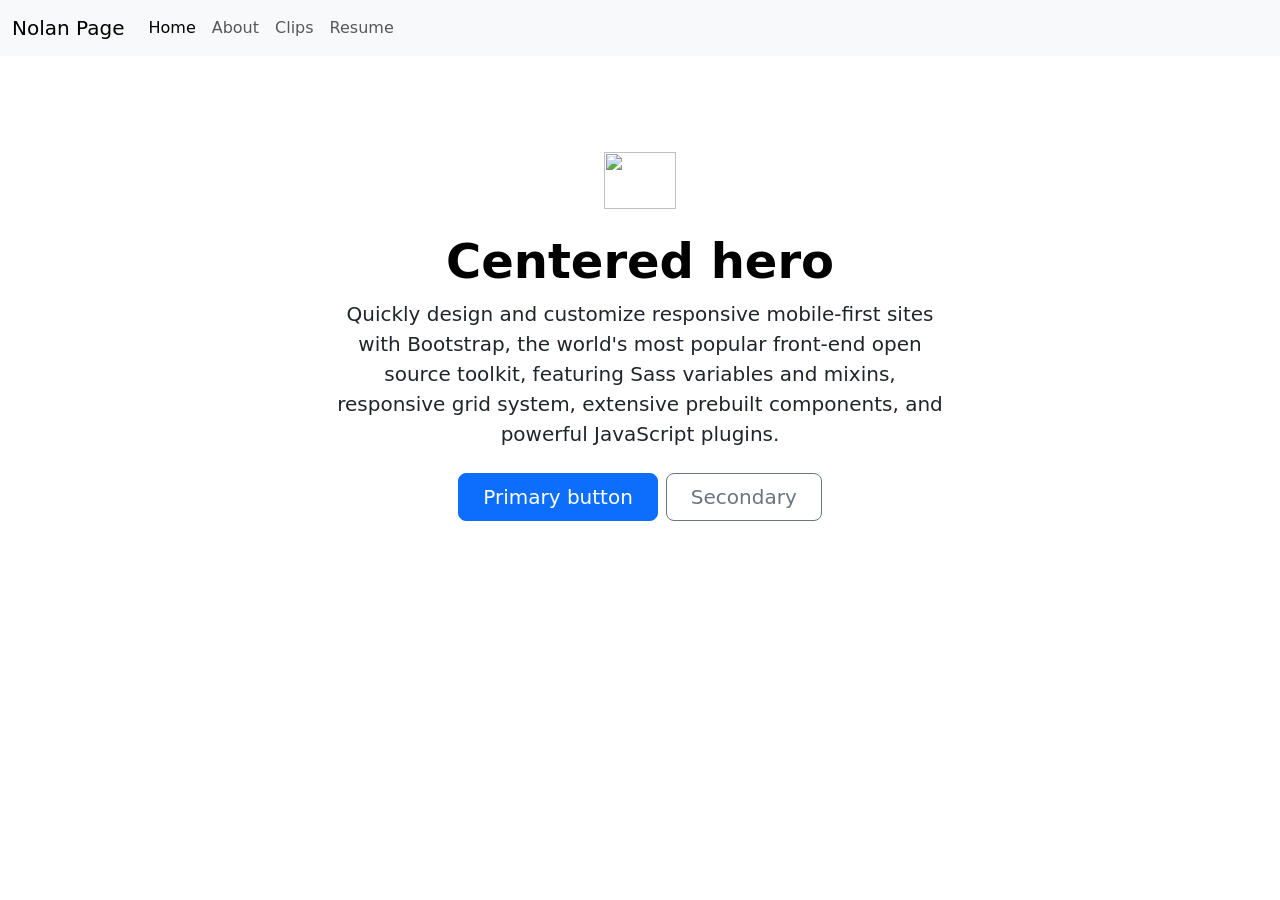
==== bootstrap-template.html @ f9a14934 "frame" ====
<!DOCTYPE html>
<html lang="en">
<head>
    <meta charset="UTF-8">
    <meta name="viewport" content="width=device-width, initial-scale=1.0">
     <!-- Bootstrap CSS and JavaScript -->
 <link href="https://cdn.jsdelivr.net/npm/bootstrap@5.3.3/dist/css/bootstrap.min.css" rel="stylesheet" integrity="sha384-QWTKZyjpPEjISv5WaRU9OFeRpok6YctnYmDr5pNlyT2bRjXh0JMhjY6hW+ALEwIH" crossorigin="anonymous">
<script src="https://cdn.jsdelivr.net/npm/bootstrap@5.3.3/dist/js/bootstrap.bundle.min.js" integrity="sha384-YvpcrYf0tY3lHB60NNkmXc5s9fDVZLESaAA55NDzOxhy9GkcIdslK1eN7N6jIeHz" crossorigin="anonymous"></script>
 <link rel="stylesheet" href="https://cdn.jsdelivr.net/npm/bootstrap-icons@1.11.1/font/bootstrap-icons.css">
    <title>Document</title>
</head>
<body>
    <!-- Navbar start-->
 <nav class="navbar navbar-expand-lg bg-body-tertiary">
   <div class="container-fluid">
     <a class="navbar-brand" href="#">Nolan Page</a>
     <button class="navbar-toggler" type="button" data-bs-toggle="collapse" data-bs-target="#navbarSupportedContent" aria-controls="navbarSupportedContent" aria-expanded="false" aria-label="Toggle navigation">
       <span class="navbar-toggler-icon"></span>
     </button>
     <div class="collapse navbar-collapse" id="navbarSupportedContent">
       <ul class="navbar-nav me-auto mb-2 mb-lg-0">
         <li class="nav-item">
           <a class="nav-link active" aria-current="page" href="#">Home</a>
         </li>
         <li class="nav-item">
           <a class="nav-link" href="#">About</a>
         </li>
         <li class="nav-item">
           <a class="nav-link" href="#">Clips</a>
         </li>
         <li class="nav-item">
           <a class="nav-link" href="#">Resume</a>
         </li>
     </div>
   </div>
 </nav>
 <!-- Navbar end--> 
   <!-- Hero start-->
 <div class="px-4 py-5 my-5 text-center">
   <img class="d-block mx-auto mb-4" src="/docs/5.3/assets/brand/bootstrap-logo.svg" alt="" width="72" height="57">
   <h1 class="display-5 fw-bold text-body-emphasis">Centered hero</h1>
   <div class="col-lg-6 mx-auto">
     <p class="lead mb-4">Quickly design and customize responsive mobile-first sites with Bootstrap, the world's most popular front-end open source toolkit, featuring Sass variables and mixins, responsive grid system, extensive prebuilt components, and powerful JavaScript plugins.</p>
     <div class="d-grid gap-2 d-sm-flex justify-content-sm-center">
       <button type="button" class="btn btn-primary btn-lg px-4 gap-3">Primary button</button>
       <button type="button" class="btn btn-outline-secondary btn-lg px-4">Secondary</button>
     </div>
   </div>
 </div>
 <!-- Hero end-->
</body>
</html>
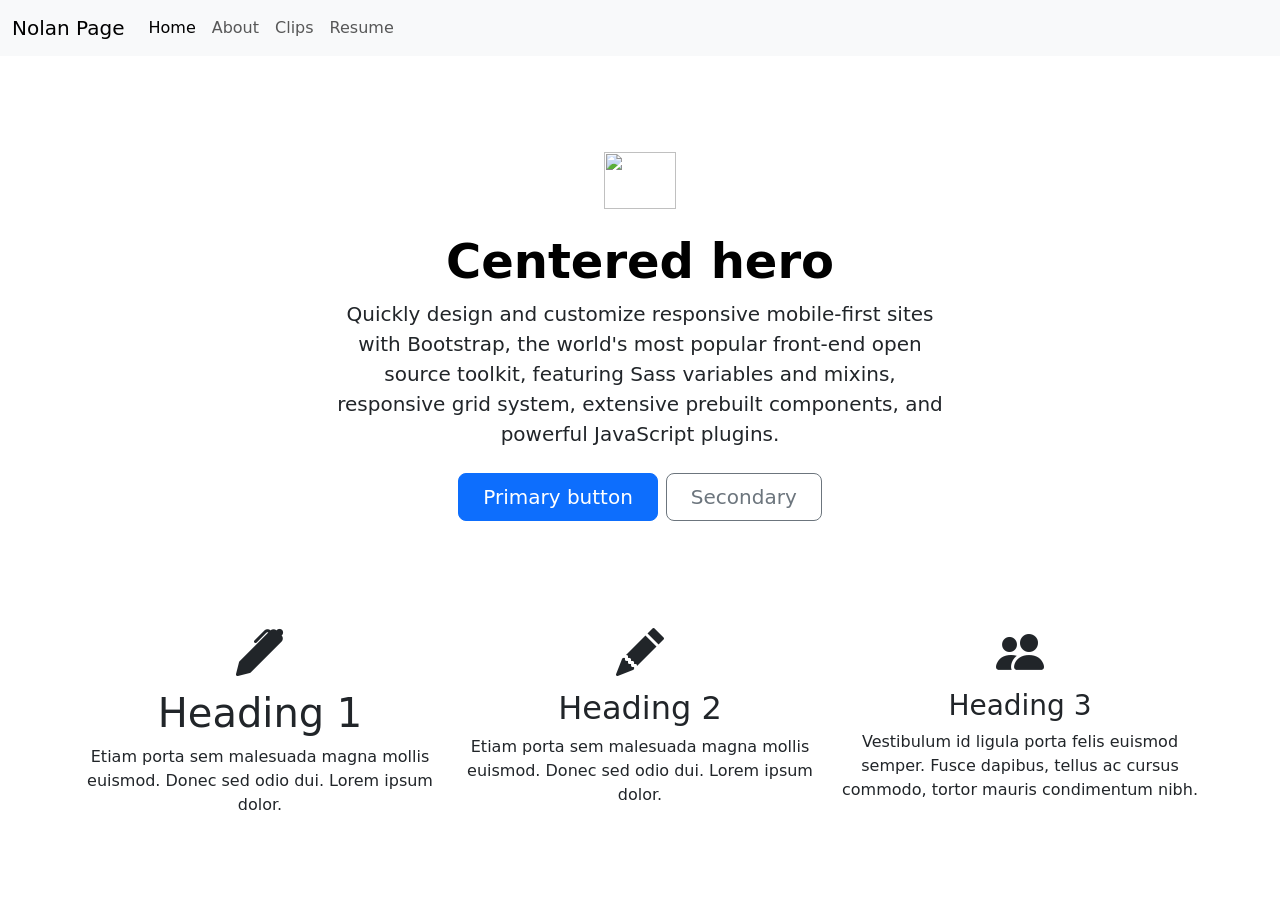
==== commit 02332d2e: "bootstrap-exercise" ====
--- a/bootstrap-template.html
+++ b/bootstrap-template.html
@@ -8,6 +8,32 @@
 <script src="https://cdn.jsdelivr.net/npm/bootstrap@5.3.3/dist/js/bootstrap.bundle.min.js" integrity="sha384-YvpcrYf0tY3lHB60NNkmXc5s9fDVZLESaAA55NDzOxhy9GkcIdslK1eN7N6jIeHz" crossorigin="anonymous"></script>
  <link rel="stylesheet" href="https://cdn.jsdelivr.net/npm/bootstrap-icons@1.11.1/font/bootstrap-icons.css">
     <title>Document</title>
+    <style>
+ .bi {
+   font-size:3em;
+ }
+ .col-md-4 {
+   text-align: center;
+ }
+ @media screen and (max-width: 500px) {
+  /*Add CSS that only activates on screens less than 480x here*/
+  .container {
+    width:100%;
+    background-color:#cdcdcd;
+  }
+    h1 {
+      font-size:1.5em;
+      font-family:sans-serif;
+    }
+    h2 {
+      font-size:1em;
+      font-family:sans-serif;
+    }
+    p {
+      font-family:sans-serif;
+    }
+}
+</style>
 </head>
 <body>
     <!-- Navbar start-->
@@ -48,5 +74,26 @@
    </div>
  </div>
  <!-- Hero end-->
+<div class="container">
+  <div class="row">
+    <div class="col-md-4">
+         <i class="bi bi-pen-fill"></i>
+           <h1>Heading 1</h1>
+           <p>Etiam porta sem malesuada magna mollis euismod. Donec sed odio dui. Lorem ipsum dolor.</p>
+       </div>
+		<div class="col-md-4">
+      <i class="bi bi-pencil-fill"></i>
+			<h2>Heading 2</h2>
+			<p>Etiam porta sem malesuada magna mollis euismod. Donec sed odio dui. Lorem ipsum dolor.</p>
+		</div>
+		<div class="col-md-4">
+      <i class="bi bi-people-fill"></i>
+			<h3>Heading 3</h3>
+			<p>Vestibulum id ligula porta felis euismod semper. Fusce dapibus, tellus ac cursus commodo, tortor mauris condimentum nibh.</p>
+    </div>
+  </div>
+
+
+</div>
 </body>
 </html>
